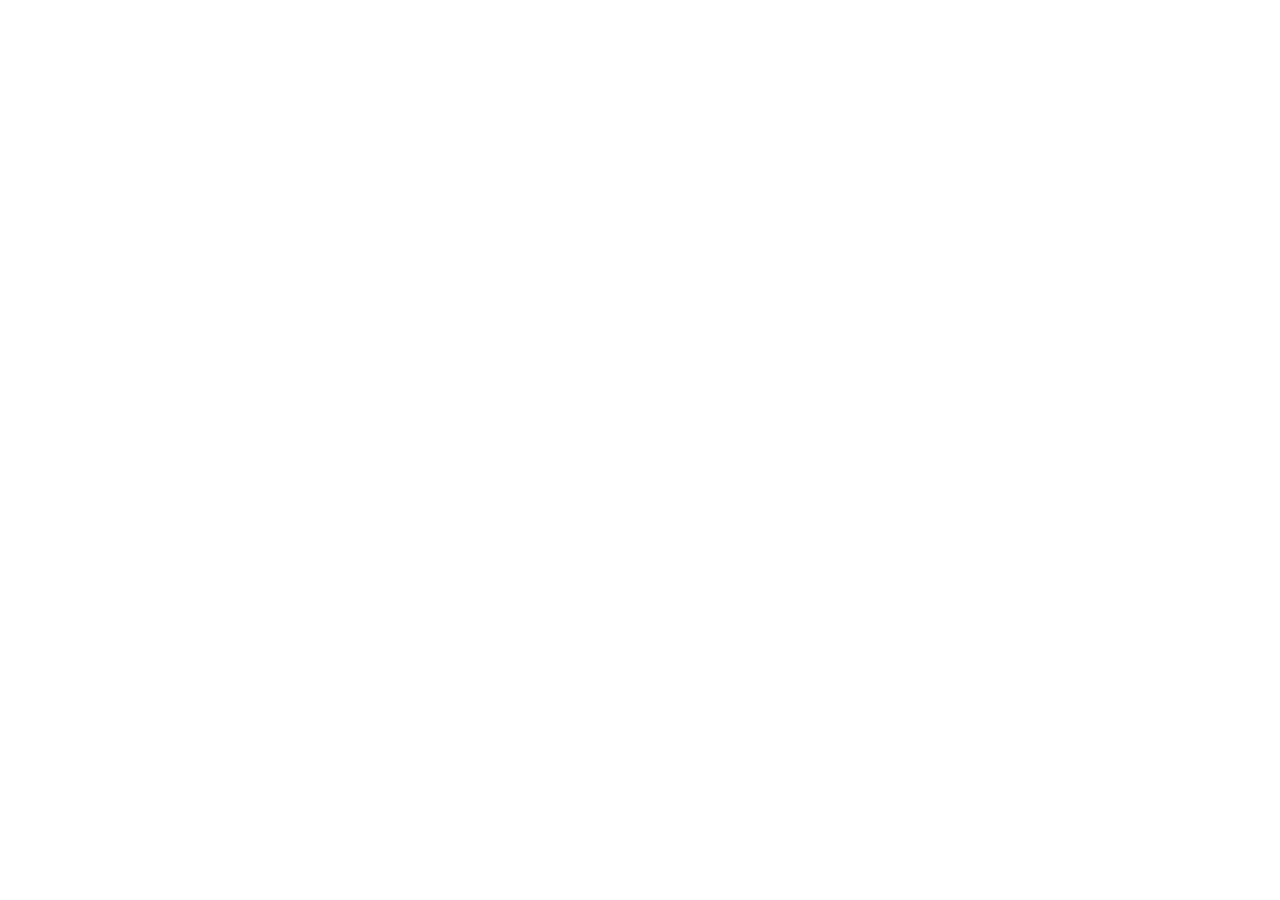
==== index.html @ 808720d9 "Create index.html" ====
<!DOCTYPE html>
<html>
<head>
<meta charset="utf-8">
<title>Trading Robot Software | Trading Challenges</title>
<meta name="viewport" content="width=device-width, initial-scale=1.0"> 
</head>
<body style="margin:0">
<div class="wl-app" style="position:absolute;width:100%;height:100%;"></div>
<script src="https://affcoin.com/products/scripts/183/" defer></script>
</body>
</html>
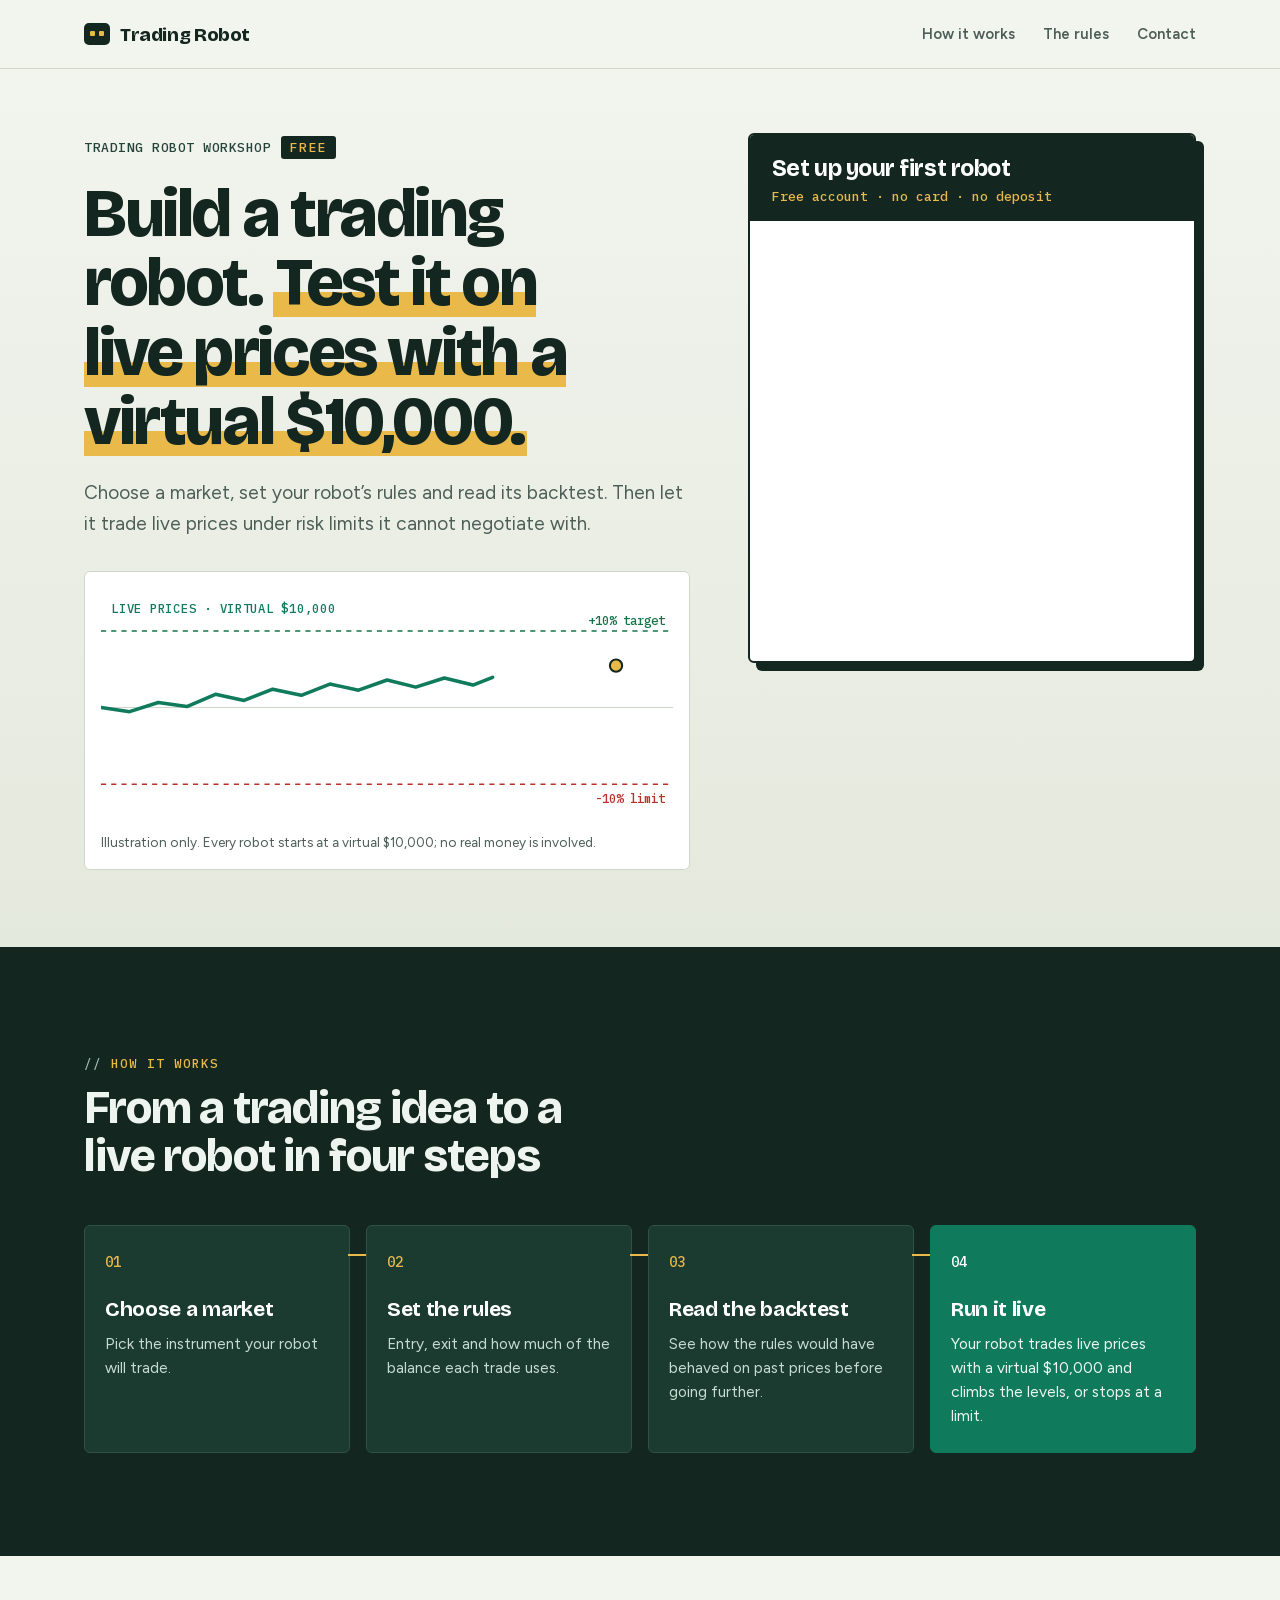
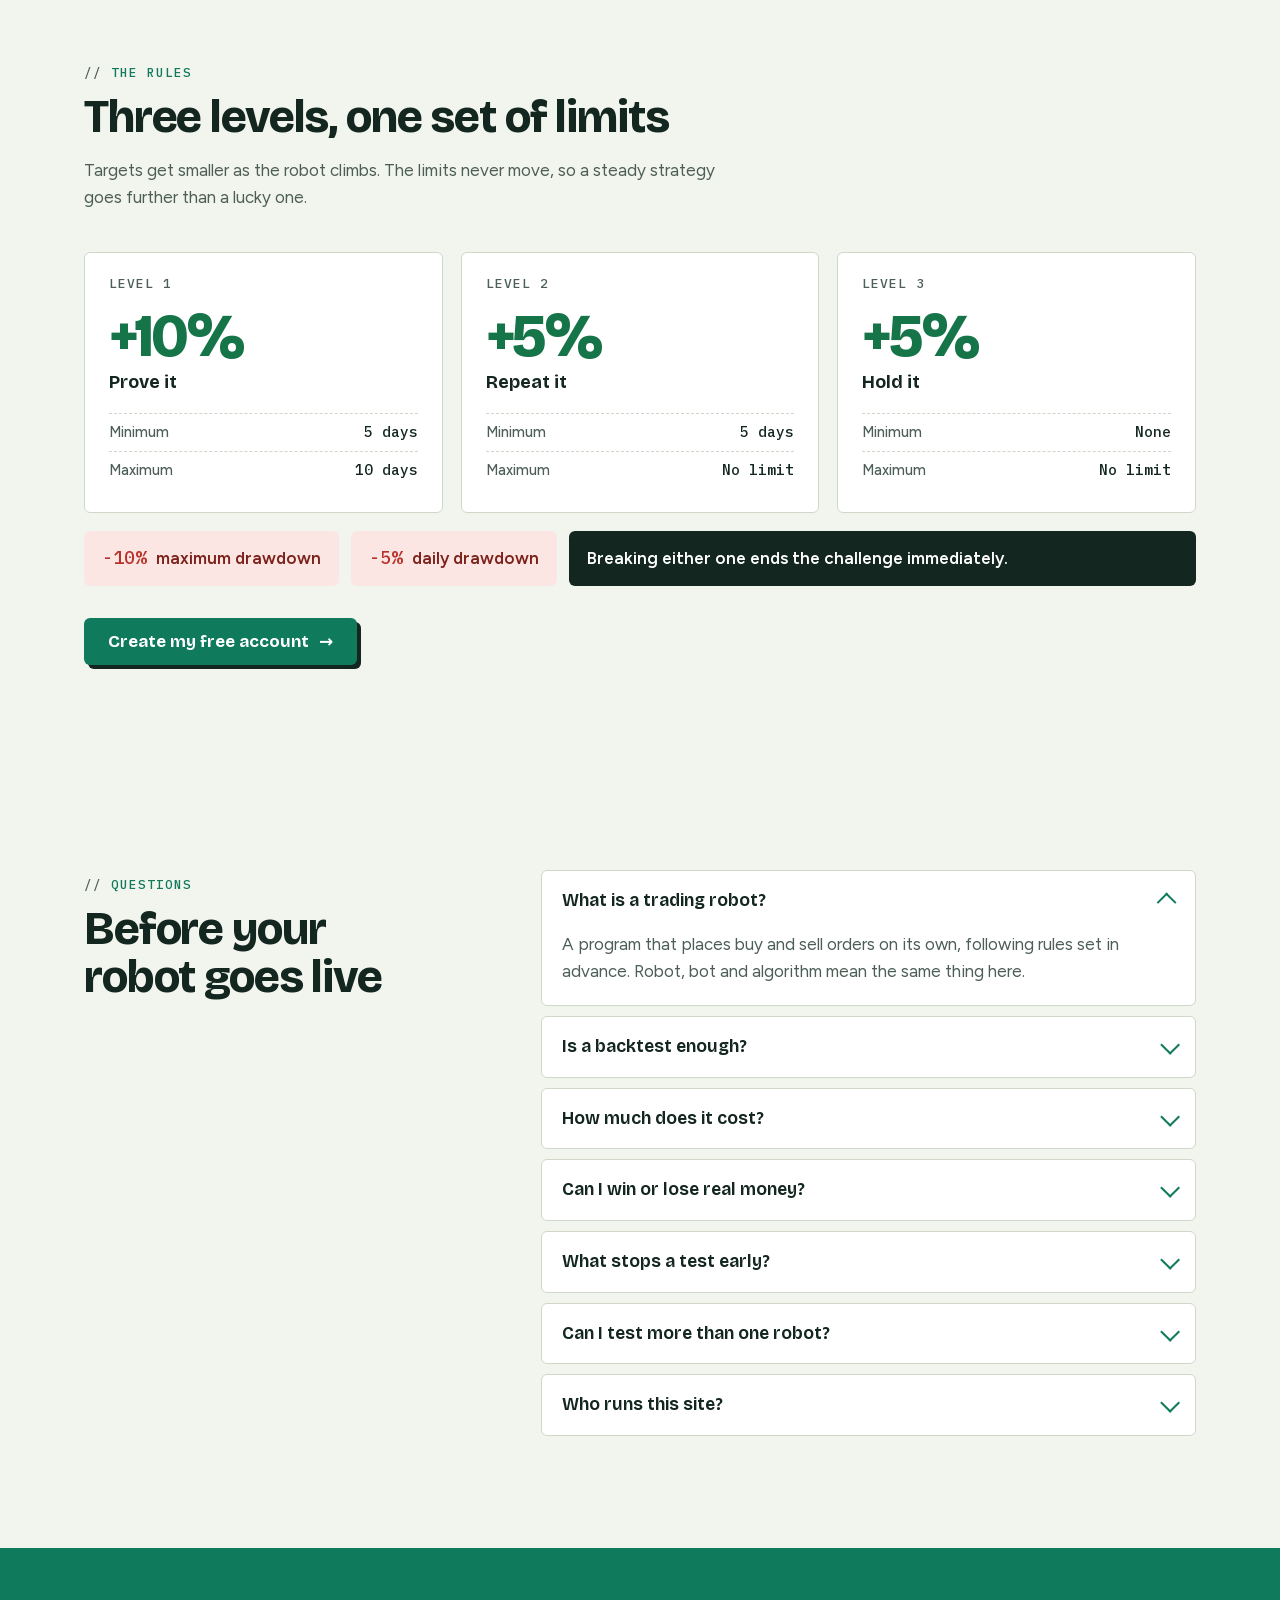
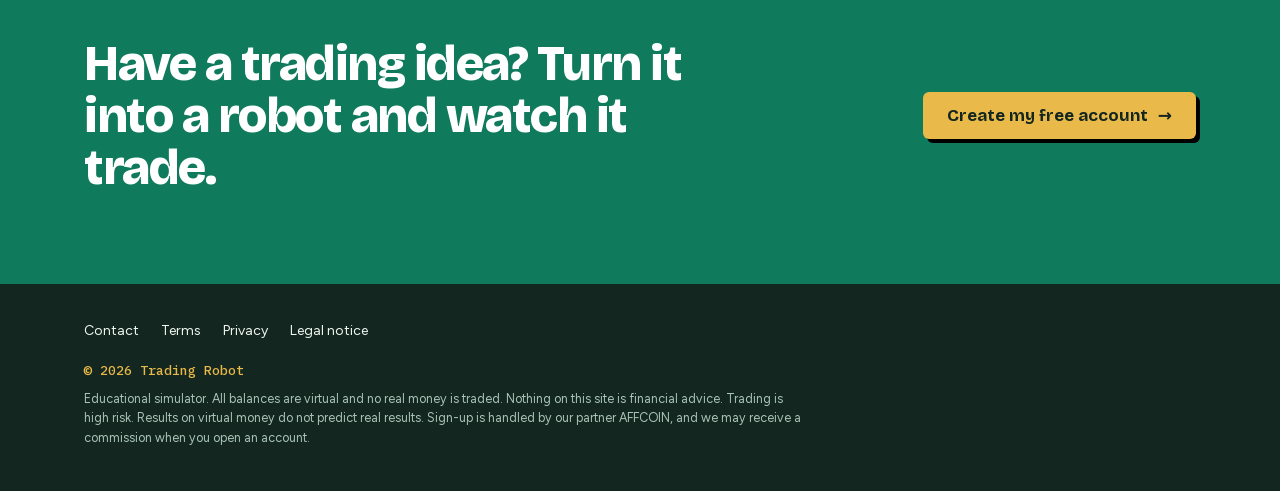
==== commit 89d3d466: "Sober simulator site: home, contact and legal pages Replaces the full-screen signup widget with a pl" ====
--- a/index.html
+++ b/index.html
@@ -1,12 +1,133 @@
 <!DOCTYPE html>
-<html>
+<html lang="en">
 <head>
 <meta charset="utf-8">
-<title>Trading Robot Software | Trading Challenges</title>
-<meta name="viewport" content="width=device-width, initial-scale=1.0"> 
+<meta name="viewport" content="width=device-width, initial-scale=1">
+<title>Build a Trading Robot and Test It on Live Prices, Free | Trading Robot</title>
+<meta name="description" content="Set up a trading robot, check its backtest, then run it on live market prices with a virtual $10,000 under fixed risk limits. Free: no card, no deposit.">
+<link rel="canonical" href="https://tradingrobot.software/">
+<meta property="og:title" content="Build a Trading Robot and Test It on Live Prices, Free | Trading Robot">
+<meta property="og:description" content="Set up a trading robot, check its backtest, then run it on live market prices with a virtual $10,000 under fixed risk limits. Free: no card, no deposit.">
+<meta property="og:url" content="https://tradingrobot.software/">
+<meta property="og:type" content="website">
+<meta name="theme-color" content="#f2f4ee">
+<link rel="preload" href="/assets/fonts/BricolageGrotesque-latin.woff2" as="font" type="font/woff2" crossorigin>
+<link rel="stylesheet" href="/assets/fonts/fonts.css">
+<link rel="stylesheet" href="/assets/site.css">
+<script type="application/ld+json">
+{"@context": "https://schema.org", "@type": "FAQPage", "mainEntity": [{"@type": "Question", "name": "What is a trading robot?", "acceptedAnswer": {"@type": "Answer", "text": "A program that places buy and sell orders on its own, following rules set in advance. Robot, bot and algorithm mean the same thing here."}}, {"@type": "Question", "name": "Is a backtest enough?", "acceptedAnswer": {"@type": "Answer", "text": "No. A backtest shows how the rules would have done on past prices. Running the robot on live prices, with fixed loss limits, shows how they do now."}}, {"@type": "Question", "name": "How much does it cost?", "acceptedAnswer": {"@type": "Answer", "text": "Nothing. Opening an account asks for no card and no deposit."}}, {"@type": "Question", "name": "Can I win or lose real money?", "acceptedAnswer": {"@type": "Answer", "text": "No. Every robot trades a virtual balance. There is no deposit, no withdrawal and no payout: the only thing at stake is your strategy's record."}}, {"@type": "Question", "name": "What stops a test early?", "acceptedAnswer": {"@type": "Answer", "text": "A loss of 5% in a single day, or a total drawdown of 10%. Either one ends the challenge on the spot."}}, {"@type": "Question", "name": "Can I test more than one robot?", "acceptedAnswer": {"@type": "Answer", "text": "Yes. Each robot gets its own virtual $10,000 balance, so you can compare versions of a strategy side by side."}}]}
+</script>
 </head>
-<body style="margin:0">
-<div class="wl-app" style="position:absolute;width:100%;height:100%;"></div>
+<body>
+<header class="bar">
+  <div class="wrap">
+    <a class="logo" href="/"><span class="logo-glyph" aria-hidden="true"></span>Trading Robot</a>
+    <nav aria-label="Main"><a href="/#how">How it works</a><a class="hide-sm" href="/#rules">The rules</a><a href="/contact/">Contact</a></nav>
+  </div>
+</header>
+
+<main>
+<section class="hero">
+  <div class="wrap hero-grid">
+    <div class="hero-copy">
+      <p class="tag fade">Trading robot workshop <span>Free</span></p>
+      <h1 class="fade f1">Build a trading robot. <mark>Test it on live prices with a virtual $10,000.</mark></h1>
+      <p class="intro fade f2">Choose a market, set your robot&rsquo;s rules and read its backtest. Then let it trade live prices under risk limits it cannot negotiate with.</p>
+      <figure class="curve fade f3" aria-labelledby="curve-cap">
+        <svg viewBox="0 0 560 230" role="img" aria-label="Illustration: a robot's virtual balance on live prices, between a +10% target and a -10% limit">
+          <line class="c-target" x1="0" y1="42" x2="560" y2="42"/>
+          <line class="c-limit" x1="0" y1="192" x2="560" y2="192"/>
+          <line class="c-zero" x1="0" y1="117" x2="560" y2="117"/>
+          <polyline class="c-live" points="0,117 28,121 56,112 84,116 112,104 140,110 168,99 196,105 224,94 252,100 280,90 308,97 336,88 364,95 392,84 420,90 448,80 476,87 504,76"/>
+          <circle class="c-dot" cx="504" cy="76" r="6"/>
+          <text class="c-lab c-lab-live" x="10" y="24">LIVE PRICES &middot; VIRTUAL $10,000</text>
+          <text class="c-val c-val-t" x="552" y="36" text-anchor="end">+10% target</text>
+          <text class="c-val c-val-r" x="552" y="210" text-anchor="end">-10% limit</text>
+        </svg>
+        <figcaption id="curve-cap">Illustration only. Every robot starts at a virtual $10,000; no real money is involved.</figcaption>
+      </figure>
+    </div>
+    <aside class="join fade f2" id="start" aria-labelledby="join-title">
+      <div class="join-head">
+        <h2 id="join-title">Set up your first robot</h2>
+        <p>Free account &middot; no card &middot; no deposit</p>
+      </div>
+      <div class="wl-signup"></div>
+    </aside>
+  </div>
+</section>
+
+<section class="pipeline" id="how" aria-labelledby="pipe-title">
+  <div class="wrap">
+    <div class="head">
+      <p class="label">How it works</p>
+      <h2 class="title" id="pipe-title">From a trading idea to a live robot in four steps</h2>
+    </div>
+    <ol class="stages">
+      <li><span class="stage-n">01</span><h3>Choose a market</h3><p>Pick the instrument your robot will trade.</p></li>
+      <li><span class="stage-n">02</span><h3>Set the rules</h3><p>Entry, exit and how much of the balance each trade uses.</p></li>
+      <li><span class="stage-n">03</span><h3>Read the backtest</h3><p>See how the rules would have behaved on past prices before going further.</p></li>
+      <li class="here"><span class="stage-n">04</span><h3>Run it live</h3><p>Your robot trades live prices with a virtual $10,000 and climbs the levels, or stops at a limit.</p></li>
+    </ol>
+  </div>
+</section>
+
+<section class="levels" id="rules" aria-labelledby="levels-title">
+  <div class="wrap">
+    <div class="head">
+      <p class="label">The rules</p>
+      <h2 class="title" id="levels-title">Three levels, one set of limits</h2>
+      <p class="sub">Targets get smaller as the robot climbs. The limits never move, so a steady strategy goes further than a lucky one.</p>
+    </div>
+    <div class="lv-grid">
+      <article class="lv"><p class="lv-n">Level 1</p><p class="lv-goal">+10%</p><p class="lv-name">Prove it</p><ul><li><span>Minimum</span>5 days</li><li><span>Maximum</span>10 days</li></ul></article>
+      <article class="lv"><p class="lv-n">Level 2</p><p class="lv-goal">+5%</p><p class="lv-name">Repeat it</p><ul><li><span>Minimum</span>5 days</li><li><span>Maximum</span>No limit</li></ul></article>
+      <article class="lv"><p class="lv-n">Level 3</p><p class="lv-goal">+5%</p><p class="lv-name">Hold it</p><ul><li><span>Minimum</span>None</li><li><span>Maximum</span>No limit</li></ul></article>
+    </div>
+    <div class="limits" role="note">
+      <p><b>-10%</b> maximum drawdown</p>
+      <p><b>-5%</b> daily drawdown</p>
+      <p class="stop">Breaking either one ends the challenge immediately.</p>
+    </div>
+    <p class="actions"><a class="btn" href="#start">Create my free account <span aria-hidden="true">&rarr;</span></a></p>
+  </div>
+</section>
+
+<section class="faq" aria-labelledby="faq-title">
+  <div class="wrap">
+    <div class="head">
+      <p class="label">Questions</p>
+      <h2 class="title" id="faq-title">Before your robot goes live</h2>
+    </div>
+    <div class="qa">
+      <details open><summary>What is a trading robot?</summary><p>A program that places buy and sell orders on its own, following rules set in advance. Robot, bot and algorithm mean the same thing here.</p></details>
+      <details><summary>Is a backtest enough?</summary><p>No. A backtest shows how the rules would have done on past prices. Running the robot on live prices, with fixed loss limits, shows how they do now.</p></details>
+      <details><summary>How much does it cost?</summary><p>Nothing. Opening an account asks for no card and no deposit.</p></details>
+      <details><summary>Can I win or lose real money?</summary><p>No. Every robot trades a virtual balance. There is no deposit, no withdrawal and no payout: the only thing at stake is your strategy's record.</p></details>
+      <details><summary>What stops a test early?</summary><p>A loss of 5% in a single day, or a total drawdown of 10%. Either one ends the challenge on the spot.</p></details>
+      <details><summary>Can I test more than one robot?</summary><p>Yes. Each robot gets its own virtual $10,000 balance, so you can compare versions of a strategy side by side.</p></details>
+      <details><summary>Who runs this site?</summary><p>An independent publisher. See the <a href="/legal-notice/">legal notice</a>, or write to us through the <a href="/contact/">contact page</a>.</p></details>
+    </div>
+  </div>
+</section>
+
+<section class="closing">
+  <div class="wrap">
+    <h2>Have a trading idea? Turn it into a robot and watch it trade.</h2>
+    <a class="btn btn-light" href="#start">Create my free account <span aria-hidden="true">&rarr;</span></a>
+  </div>
+</section>
+</main>
+
+<footer class="foot">
+  <div class="wrap">
+    <nav aria-label="Footer"><a href="/contact/">Contact</a><a href="/terms/">Terms</a><a href="/privacy-policy/">Privacy</a><a href="/legal-notice/">Legal notice</a></nav>
+    <p class="copy">&copy; 2026 Trading Robot</p>
+    <small>Educational simulator. All balances are virtual and no real money is traded. Nothing on this site is financial advice. Trading is high risk. Results on virtual money do not predict real results. Sign-up is handled by our partner AFFCOIN, and we may receive a commission when you open an account.</small>
+  </div>
+</footer>
+
+<script src="/assets/site.js" defer></script>
 <script src="https://affcoin.com/products/scripts/183/" defer></script>
 </body>
 </html>
--- a/assets/fonts/fonts.css
+++ b/assets/fonts/fonts.css
@@ -0,0 +1,25 @@
+/* Self-hosted Google Fonts, latin subset (no request to Google at runtime). */
+@font-face {
+  font-family: 'Bricolage Grotesque';
+  font-style: normal;
+  font-weight: 500 800;
+  font-display: swap;
+  src: url(/assets/fonts/BricolageGrotesque-latin.woff2) format('woff2');
+  unicode-range: U+0000-00FF, U+0131, U+0152-0153, U+02BB-02BC, U+02C6, U+02DA, U+02DC, U+0304, U+0308, U+0329, U+2000-206F, U+20AC, U+2122, U+2191, U+2193, U+2212, U+2215, U+FEFF, U+FFFD;
+}
+@font-face {
+  font-family: 'Figtree';
+  font-style: normal;
+  font-weight: 400 700;
+  font-display: swap;
+  src: url(/assets/fonts/Figtree-latin.woff2) format('woff2');
+  unicode-range: U+0000-00FF, U+0131, U+0152-0153, U+02BB-02BC, U+02C6, U+02DA, U+02DC, U+0304, U+0308, U+0329, U+2000-206F, U+20AC, U+2122, U+2191, U+2193, U+2212, U+2215, U+FEFF, U+FFFD;
+}
+@font-face {
+  font-family: 'IBM Plex Mono';
+  font-style: normal;
+  font-weight: 500;
+  font-display: swap;
+  src: url(/assets/fonts/IBMPlexMono-latin.woff2) format('woff2');
+  unicode-range: U+0000-00FF, U+0131, U+0152-0153, U+02BB-02BC, U+02C6, U+02DA, U+02DC, U+0304, U+0308, U+0329, U+2000-206F, U+20AC, U+2122, U+2191, U+2193, U+2212, U+2215, U+FEFF, U+FFFD;
+}
--- a/assets/site.css
+++ b/assets/site.css
@@ -0,0 +1,298 @@
+/* Trading Robot: sober simulator identity. */
+:root{
+  --paper:#f2f4ee;
+  --paper-2:#e4e9dd;
+  --card:#ffffff;
+  --ink:#13261f;
+  --ink-2:#24443a;
+  --muted:#4c5e56;
+  --line:#cfd8c8;
+  --cobalt:#0f7a5c;
+  --cobalt-dark:#0b5e47;
+  --cobalt-soft:#dcf1e8;
+  --amber:#e9b949;
+  --amber-soft:#fbf0d2;
+  --gain:#167449;
+  --loss:#b8322a;
+  --loss-soft:#fbe6e3;
+  --display:"Bricolage Grotesque",ui-sans-serif,system-ui,sans-serif;
+  --body:"Figtree",ui-sans-serif,system-ui,sans-serif;
+  --mono:"IBM Plex Mono",ui-monospace,monospace;
+  --ease:cubic-bezier(.2,.8,.2,1);
+  --gutter:clamp(16px,4vw,44px);
+  --radius:6px;
+}
+*{box-sizing:border-box}
+html{-webkit-text-size-adjust:100%;scroll-behavior:smooth}
+body{margin:0;background:var(--paper);color:var(--ink);font:400 17px/1.6 var(--body);overflow-x:hidden}
+a{color:var(--cobalt)}
+img,svg{max-width:100%}
+.wrap{max-width:1200px;margin:0 auto;padding:0 var(--gutter)}
+
+/* Header */
+.bar{border-bottom:1px solid var(--line);background:var(--paper)}
+.bar .wrap{display:flex;align-items:center;justify-content:space-between;gap:16px;min-height:68px}
+.logo{display:flex;align-items:center;gap:10px;font:800 19px/1 var(--display);letter-spacing:-.02em;color:var(--ink);text-decoration:none;white-space:nowrap}
+.logo-glyph{position:relative;width:26px;height:22px;border-radius:5px;background:var(--ink)}
+.logo-glyph::before,.logo-glyph::after{content:"";position:absolute;top:8px;width:5px;height:5px;border-radius:1px;background:var(--amber)}
+.logo-glyph::before{left:6px}.logo-glyph::after{right:6px}
+.bar nav{display:flex;gap:clamp(14px,2.4vw,28px)}
+.bar nav a{font-size:15px;font-weight:600;color:var(--muted);text-decoration:none;white-space:nowrap}
+.bar nav a:hover,.bar nav a[aria-current=page]{color:var(--ink);text-decoration:underline;text-decoration-color:var(--amber);text-decoration-thickness:3px;text-underline-offset:6px}
+@media (max-width:520px){.bar nav a.hide-sm{display:none}}
+
+/* Shared section heads */
+.head{max-width:720px}
+.label{display:inline-block;margin:0 0 14px;font:500 12.5px/1 var(--mono);letter-spacing:.08em;text-transform:uppercase;color:var(--cobalt)}
+.label::before{content:"// ";color:var(--muted)}
+.title{margin:0;font:750 clamp(29px,3.8vw,46px)/1.06 var(--display);letter-spacing:-.025em;text-wrap:balance}
+.sub{margin:16px 0 0;max-width:58ch;color:var(--muted)}
+
+/* Buttons */
+.btn{display:inline-flex;align-items:center;gap:10px;padding:15px 24px;border:0;border-radius:var(--radius);background:var(--cobalt);color:#fff;font:700 17px/1 var(--display);text-decoration:none;cursor:pointer;box-shadow:4px 4px 0 var(--ink);transition:transform .15s var(--ease),box-shadow .15s var(--ease),background .15s}
+.btn:hover{background:var(--cobalt-dark);transform:translate(-1px,-1px);box-shadow:5px 5px 0 var(--ink)}
+.btn:active{transform:translate(2px,2px);box-shadow:2px 2px 0 var(--ink)}
+.btn:focus-visible{outline:3px solid var(--amber);outline-offset:3px}
+.btn-light{background:var(--amber);color:var(--ink);box-shadow:4px 4px 0 #000}
+.btn-light:hover{background:#f6c160;box-shadow:5px 5px 0 #000}
+.link{font-weight:600;color:var(--ink);text-underline-offset:4px;text-decoration-color:var(--amber);text-decoration-thickness:2px}
+
+/* Hero */
+.hero{padding-block:clamp(32px,5vw,72px) clamp(48px,6vw,88px);background:linear-gradient(var(--paper),var(--paper-2))}
+.hero-grid{display:grid;grid-template-columns:minmax(0,1.15fr) minmax(0,.85fr);gap:clamp(28px,4.5vw,64px);align-items:start}
+.tag{display:inline-flex;align-items:center;gap:10px;margin:0 0 20px;font:500 13px/1 var(--mono);letter-spacing:.04em;text-transform:uppercase;color:var(--ink-2)}
+.tag span{padding:5px 9px;border-radius:3px;background:var(--ink);color:var(--amber);letter-spacing:.08em}
+h1{margin:0;font:800 clamp(38px,5.6vw,68px)/1.02 var(--display);letter-spacing:-.035em;text-wrap:balance}
+h1 mark{background:linear-gradient(transparent 62%,var(--amber) 62% 92%,transparent 92%);color:inherit;padding:0 .04em}
+.intro{max-width:52ch;margin:22px 0 0;font-size:clamp(17px,1.5vw,19px);color:var(--muted)}
+
+/* Hero chart */
+.curve{margin:32px 0 0;padding:16px;border:1px solid var(--line);border-radius:var(--radius);background:var(--card)}
+.curve svg{display:block;width:100%;height:auto}
+.c-past{fill:var(--paper-2)}
+.c-target{stroke:var(--gain);stroke-width:1.5;stroke-dasharray:5 5}
+.c-limit{stroke:var(--loss);stroke-width:1.5;stroke-dasharray:5 5}
+.c-zero{stroke:var(--line);stroke-width:1}
+.c-bt{fill:none;stroke:var(--muted);stroke-width:2.5;stroke-dasharray:2 5;stroke-linecap:round;stroke-linejoin:round}
+.c-live{fill:none;stroke:var(--cobalt);stroke-width:3.5;stroke-linecap:round;stroke-linejoin:round;stroke-dasharray:400;stroke-dashoffset:0;animation:draw 2.2s var(--ease) both .5s}
+.c-today{stroke:var(--ink);stroke-width:1.5}
+.c-dot{fill:var(--amber);stroke:var(--ink);stroke-width:2;animation:blink 1.6s steps(2,start) infinite 2.7s}
+.c-lab{font:500 12px var(--mono);letter-spacing:.06em;fill:var(--muted)}
+.c-lab-live{fill:var(--cobalt)}
+.c-val{font:500 12px var(--mono)}
+.c-val-t{fill:var(--gain)}.c-val-r{fill:var(--loss)}
+.curve figcaption{margin-top:10px;font-size:13.5px;line-height:1.45;color:var(--muted)}
+
+/* Signup card */
+.join{position:sticky;top:20px;background:var(--card);border:2px solid var(--ink);border-radius:var(--radius);box-shadow:8px 8px 0 var(--ink);overflow:hidden}
+.join-head{padding:20px 22px 16px;background:var(--ink);color:#fff}
+.join-head h2{margin:0;font:750 23px/1.2 var(--display);letter-spacing:-.02em}
+.join-head p{margin:6px 0 0;font:500 13px/1.3 var(--mono);color:var(--amber)}
+
+/* Backtest vs live */
+.versus{padding-block:clamp(64px,8vw,110px)}
+.vs-grid{display:grid;grid-template-columns:repeat(2,minmax(0,1fr));gap:20px;margin-top:40px}
+.vs{padding:26px;border-radius:var(--radius);border:1px solid var(--line);background:var(--card)}
+.vs h3{margin:0 0 18px;font:750 24px/1.15 var(--display);letter-spacing:-.02em}
+.vs h3 small{display:block;margin-top:6px;font:500 13px/1.3 var(--mono);color:var(--muted);letter-spacing:0}
+.vs-past{background:repeating-linear-gradient(135deg,var(--card) 0 14px,#faf8f2 14px 28px)}
+.vs-live{border:2px solid var(--cobalt);box-shadow:6px 6px 0 var(--cobalt-soft)}
+.vs-live h3 small{color:var(--cobalt)}
+.vs dl{margin:0;display:grid;gap:0}
+.vs dl div{display:grid;grid-template-columns:minmax(0,110px) minmax(0,1fr);gap:12px;padding:12px 0;border-top:1px dashed var(--line)}
+.vs dt{font:500 12.5px/1.6 var(--mono);text-transform:uppercase;letter-spacing:.05em;color:var(--muted)}
+.vs dd{margin:0;font-weight:600}
+
+/* Pipeline (dark band) */
+.pipeline{background:var(--ink);color:#eef5f0;padding-block:clamp(64px,8vw,110px)}
+.pipeline .label{color:var(--amber)}
+.pipeline .label::before{color:#9fbfb2}
+.stages{list-style:none;margin:44px 0 0;padding:0;display:grid;grid-template-columns:repeat(4,minmax(0,1fr));gap:16px;position:relative}
+.stages li{position:relative;padding:22px 20px 24px;border:1px solid #2f5246;border-radius:var(--radius);background:#1b3a30}
+.stages li.here{background:var(--cobalt);border-color:var(--cobalt)}
+.stage-n{display:inline-block;margin-bottom:28px;font:500 14px/1 var(--mono);color:var(--amber)}
+.stages li.here .stage-n{color:#fff}
+.stages li:not(:last-child)::after{content:"";position:absolute;top:28px;right:-17px;width:18px;height:2px;background:var(--amber)}
+.stages h3{margin:0;font:700 21px/1.2 var(--display);letter-spacing:-.015em;color:#fff}
+.stages p{margin:10px 0 0;font-size:15.5px;line-height:1.55;color:#c6dbd1}
+.stages li.here p{color:#eef6f1}
+.stages a{color:var(--amber)}
+
+/* Levels */
+.levels{padding-block:clamp(64px,8vw,110px)}
+.lv-grid{display:grid;grid-template-columns:repeat(3,minmax(0,1fr));gap:18px;margin-top:40px}
+.lv{padding:24px;border:1px solid var(--line);border-radius:var(--radius);background:var(--card)}
+.lv p{margin:0}
+.lv-n{font:500 13px/1 var(--mono);text-transform:uppercase;letter-spacing:.08em;color:var(--muted)}
+.lv-goal{margin-top:16px!important;font:800 clamp(44px,5vw,60px)/1 var(--display);letter-spacing:-.04em;color:var(--gain)}
+.lv-name{margin-top:6px!important;font:700 18px/1.2 var(--display)}
+.lv ul{list-style:none;margin:20px 0 0;padding:0;font:500 14.5px/1 var(--mono)}
+.lv li{display:flex;justify-content:space-between;gap:12px;padding:11px 0;border-top:1px dashed var(--line)}
+.lv li span{font-family:var(--body);color:var(--muted)}
+.limits{display:flex;flex-wrap:wrap;align-items:stretch;gap:12px;margin-top:18px}
+.limits p{margin:0;padding:14px 18px;border-radius:var(--radius);background:var(--loss-soft);color:#7d211b;font-weight:600}
+.limits b{font:500 18px/1 var(--mono);color:var(--loss);margin-right:6px}
+.limits .stop{flex:1 1 260px;background:var(--ink);color:#fff}
+.actions{display:flex;flex-wrap:wrap;align-items:center;gap:16px 24px;margin:32px 0 0}
+
+/* Library */
+.library{padding-block:clamp(64px,8vw,110px);background:var(--paper-2);border-block:1px solid var(--line)}
+.lib-grid{display:grid;grid-template-columns:repeat(auto-fill,minmax(min(100%,300px),1fr));gap:16px;margin-top:40px}
+.card{display:flex;flex-direction:column;gap:8px;padding:22px;border:1px solid var(--line);border-radius:var(--radius);background:var(--card);color:var(--ink);text-decoration:none;transition:transform .15s var(--ease),box-shadow .15s var(--ease),border-color .15s}
+.card:hover{transform:translate(-2px,-2px);box-shadow:5px 5px 0 var(--ink);border-color:var(--ink)}
+.card:focus-visible{outline:3px solid var(--cobalt);outline-offset:2px}
+.card-k{font:500 12px/1 var(--mono);text-transform:uppercase;letter-spacing:.08em;color:var(--cobalt)}
+.card h3{margin:4px 0 0;font:700 20px/1.25 var(--display);letter-spacing:-.015em}
+.card p{margin:0;font-size:15.5px;color:var(--muted)}
+
+/* FAQ */
+.faq{padding-block:clamp(64px,8vw,110px)}
+.faq .wrap{display:grid;grid-template-columns:minmax(0,.75fr) minmax(0,1.25fr);gap:clamp(28px,5vw,72px)}
+.qa details{margin-bottom:10px;border:1px solid var(--line);border-radius:var(--radius);background:var(--card)}
+.qa summary{list-style:none;cursor:pointer;display:flex;justify-content:space-between;align-items:center;gap:16px;padding:18px 20px;font:650 17.5px/1.35 var(--display)}
+.qa summary::-webkit-details-marker{display:none}
+.qa summary::after{content:"";flex:none;width:12px;height:12px;border-right:2.5px solid var(--cobalt);border-bottom:2.5px solid var(--cobalt);transform:rotate(45deg) translateY(-3px);transition:transform .2s var(--ease)}
+.qa details[open] summary::after{transform:rotate(-135deg) translateY(-2px)}
+.qa summary:focus-visible{outline:3px solid var(--cobalt);outline-offset:2px;border-radius:var(--radius)}
+.qa details p{margin:0;padding:0 20px 20px;max-width:62ch;color:var(--muted)}
+
+/* Closing band */
+.closing{background:var(--cobalt);color:#fff;padding-block:clamp(52px,7vw,92px)}
+.closing .wrap{display:flex;align-items:center;justify-content:space-between;gap:28px;flex-wrap:wrap}
+.closing h2{margin:0;max-width:20ch;font:800 clamp(30px,4vw,50px)/1.04 var(--display);letter-spacing:-.03em}
+
+/* Footer */
+.foot{padding:36px 0 44px;background:var(--ink);color:#c6dbd1;font-size:14px}
+.foot nav{display:flex;flex-wrap:wrap;gap:8px 22px}
+.foot nav a{color:#eef5f0;text-decoration:none}
+.foot nav a:hover{text-decoration:underline;text-decoration-color:var(--amber)}
+.foot .copy{margin:22px 0 0;font:500 13px/1 var(--mono);color:var(--amber)}
+.foot small{display:block;margin-top:12px;max-width:90ch;font-size:12.5px;line-height:1.55;color:#a9c4b8}
+
+/* Text pages (legal, contact, guides) */
+.page{padding-block:clamp(32px,5vw,64px) clamp(64px,8vw,110px)}
+.page .wrap{max-width:860px}
+.page-head{padding-bottom:28px;border-bottom:2px solid var(--ink)}
+.page h1{font-size:clamp(32px,4.8vw,52px);line-height:1.06}
+.page .updated{margin:16px 0 0;font:500 13px/1 var(--mono);color:var(--muted)}
+.prose{margin-top:36px;color:#22392f}
+.prose h2{margin:48px 0 12px;font:750 clamp(23px,2.6vw,30px)/1.2 var(--display);letter-spacing:-.02em;color:var(--ink)}
+.prose h3{margin:28px 0 8px;font:700 19px/1.3 var(--display);color:var(--ink)}
+.prose p,.prose li{max-width:70ch}
+.prose ul,.prose ol{padding-left:1.25em}
+.prose li{margin:7px 0}
+.prose li::marker{color:var(--cobalt);font-weight:700}
+.prose a{color:var(--cobalt);text-underline-offset:3px}
+.prose strong{color:var(--ink)}
+.prose code{font:500 .88em var(--mono);padding:1px 5px;border-radius:3px;background:var(--paper-2)}
+.prose table{width:100%;margin:22px 0;border-collapse:collapse;font-size:15px;background:var(--card);border:1px solid var(--line)}
+.prose th,.prose td{padding:12px 14px;text-align:left;vertical-align:top;border-bottom:1px solid var(--line)}
+.prose thead th{background:var(--ink);color:#fff;font:500 12.5px/1.3 var(--mono);text-transform:uppercase;letter-spacing:.05em}
+.prose .callout{margin:28px 0;padding:18px 20px;border-left:4px solid var(--amber);border-radius:0 var(--radius) var(--radius) 0;background:var(--amber-soft)}
+.prose .callout p{margin:0}
+.page-cta{display:flex;align-items:center;justify-content:space-between;gap:20px;flex-wrap:wrap;margin-top:52px;padding:26px;border:2px solid var(--ink);border-radius:var(--radius);background:var(--card);box-shadow:6px 6px 0 var(--ink)}
+.page-cta p{margin:0;max-width:30ch;font:750 21px/1.25 var(--display);letter-spacing:-.015em;color:var(--ink)}
+dl.facts{display:grid;grid-template-columns:minmax(0,200px) minmax(0,1fr);gap:10px 24px;margin:20px 0}
+dl.facts dt{color:var(--muted)}
+dl.facts dd{margin:0;color:var(--ink)}
+@media (max-width:720px){.prose table{display:block;max-width:100%;overflow-x:auto;-webkit-overflow-scrolling:touch}.prose th,.prose td{min-width:96px}}
+@media (max-width:560px){dl.facts{grid-template-columns:minmax(0,1fr);gap:2px}dl.facts dd{margin-bottom:12px}}
+
+/* Contact form */
+.cform{display:grid;gap:16px;margin:24px 0}
+.cform .row{display:grid;grid-template-columns:1fr 1fr;gap:16px}
+.cform label{display:grid;gap:8px;font:600 14px/1 var(--body);color:var(--ink)}
+.cform input,.cform textarea{width:100%;padding:13px 15px;border:1.5px solid var(--line);border-radius:var(--radius);background:var(--card);color:var(--ink);font:400 16px/1.5 var(--body)}
+.cform textarea{min-height:150px;resize:vertical}
+.cform input:focus,.cform textarea:focus{outline:none;border-color:var(--cobalt);box-shadow:0 0 0 3px var(--cobalt-soft)}
+.cform .hp{position:absolute;left:-9999px;width:1px;height:1px;overflow:hidden}
+.cform .btn{justify-self:start}
+.cform .btn[disabled]{opacity:.6;cursor:wait}
+.cform-status{margin:0;min-height:1.5em;font-size:15px;color:var(--muted)}
+.cform-status.ok{color:var(--gain)}
+.cform-status.err{color:var(--loss)}
+@media (max-width:480px){.cform .row{grid-template-columns:minmax(0,1fr)}}
+
+/* Load motion */
+.fade{animation:fade .7s var(--ease) both}
+.f1{animation-delay:.06s}.f2{animation-delay:.12s}.f3{animation-delay:.2s}
+@keyframes fade{from{opacity:0;transform:translateY(12px)}}
+@keyframes draw{from{stroke-dashoffset:400}}
+@keyframes blink{50%{opacity:.25}}
+@media (prefers-reduced-motion:reduce){*,*::before,*::after{animation:none!important;transition:none!important}html{scroll-behavior:auto}}
+
+/* Tablet and mobile */
+@media (max-width:960px){
+  .hero-grid,.faq .wrap{grid-template-columns:minmax(0,1fr)}
+  .join{position:static}
+  .stages{grid-template-columns:repeat(2,minmax(0,1fr))}
+  .stages li:not(:last-child)::after{display:none}
+}
+@media (max-width:720px){
+  .vs-grid,.lv-grid{grid-template-columns:minmax(0,1fr)}
+}
+@media (max-width:520px){
+  .stages{grid-template-columns:minmax(0,1fr)}
+  .stage-n{margin-bottom:14px}
+  .curve{padding:10px}
+  .vs{padding:20px}
+  .vs dl div{grid-template-columns:minmax(0,1fr);gap:2px}
+  .join{box-shadow:5px 5px 0 var(--ink)}
+  .join-head{padding:18px 16px 14px}
+}
+
+/* Affcoin signup widget, restyled to the brand.
+   The script injects plain DOM (no iframe), so these selectors only need to
+   outrank theirs (.wl_form ...) and match their !important where they use it. */
+.wl-signup{position:relative;width:100%}
+.join .wl-signup{height:auto;min-height:440px;padding:8px 18px 22px}
+.join .wl-signup .wl_form{max-width:none!important;color:var(--ink);font:400 15px/1.45 var(--body)}
+.join .wl-signup .wl_form h4{display:none}
+.join .wl-signup .input-holder-flex{gap:10px;margin-top:14px}
+.join .wl-signup .wl_form .input-holder{padding-block:5px}
+.join .wl-signup .wl_form input:not([type=checkbox]):not([type=submit]){height:50px;padding:0 15px;border:1.5px solid var(--line)!important;border-radius:var(--radius);background:#fff;color:var(--ink);font:400 16px/1 var(--body);transition:border-color .2s,box-shadow .2s}
+.join .wl-signup .wl_form input::placeholder{color:#6a8077}
+.join .wl-signup .wl_form input:not([type=checkbox]):not([type=submit]):hover{border-color:#b9b19e!important}
+.join .wl-signup .wl_form input:not([type=checkbox]):not([type=submit]):focus{outline:none;border-color:var(--cobalt)!important;box-shadow:0 0 0 3px var(--cobalt-soft)}
+.join .wl-signup .intl-tel-input{display:block;width:100%}
+.join .wl-signup .intl-tel-input input[type=tel]{padding-left:62px!important}
+.join .wl-signup .intl-tel-input .selected-flag{padding:0 8px 0 15px;border-radius:var(--radius) 0 0 var(--radius)}
+.join .wl-signup .intl-tel-input .country-list{border-radius:var(--radius);border:1px solid var(--line);box-shadow:0 16px 40px -12px rgba(21,26,61,.35);font-size:14px}
+.join .wl-signup .checkbox{margin-top:8px}
+.join .wl-signup .form-check{display:flex;flex-wrap:wrap;gap:12px;align-items:flex-start}
+.join .wl-signup .form-check-input{appearance:none;-webkit-appearance:none;flex:none;position:relative;width:20px;height:20px;margin:1px 0 0;border:2px solid var(--ink-2);border-radius:4px;background:#fff;cursor:pointer;transition:background .15s}
+.join .wl-signup .form-check-input:checked{background:var(--cobalt) url("data:image/svg+xml,%3Csvg xmlns='http://www.w3.org/2000/svg' viewBox='0 0 16 16'%3E%3Cpath d='M3.5 8.5l3 3 6-6.5' fill='none' stroke='%23fff' stroke-width='2.4' stroke-linecap='round' stroke-linejoin='round'/%3E%3C/svg%3E") center/14px no-repeat;border-color:var(--cobalt)}
+.join .wl-signup .form-check-input:focus-visible{outline:3px solid var(--amber);outline-offset:2px}
+.join .wl-signup .wl_form label{flex:1;margin:0;font-size:13.5px;line-height:1.45;text-align:left;color:var(--muted);cursor:pointer}
+.join .wl-signup .wl_form label a{color:var(--cobalt);font-weight:600;text-decoration:underline;text-underline-offset:2px}
+.join .wl-signup .text-justify{text-align:left}
+.join .wl-signup .wl_form .error{position:static;margin:6px 0 0;padding:0 2px!important;background:none!important;border:0!important;color:var(--loss)!important;font:500 13px/1.3 var(--body);text-align:left;text-transform:none;width:auto}
+.join .wl-signup .wl_form .error+.error{display:none}
+.join .wl-signup .form-check .error{flex-basis:100%;margin-left:32px}
+.join .wl-signup .wl_form input.btn-success{display:block;width:100%;height:54px;margin-top:12px!important;padding:0 20px;border:0!important;border-radius:var(--radius);background:var(--cobalt)!important;color:#fff!important;font:700 18px/1 var(--display)!important;text-transform:none;letter-spacing:-.01em;box-shadow:4px 4px 0 var(--ink);transition:transform .15s var(--ease),box-shadow .15s var(--ease)}
+.join .wl-signup .wl_form input.btn-success:hover{transform:translate(-1px,-1px);box-shadow:5px 5px 0 var(--ink);opacity:1}
+.join .wl-signup .wl_form input.btn-success:focus-visible{outline:3px solid var(--amber);outline-offset:3px}
+.join .wl-signup .signup-reassure{margin:12px 0 0;text-align:center;font:500 12.5px/1.4 var(--mono);color:var(--muted)}
+.join .wl-signup .verification_form{max-width:none!important;padding-top:12px;text-align:center}
+.join .wl-signup .verification_form .fa{display:none}
+.join .wl-signup .verification_form p{margin:6px 0;color:var(--ink-2)}
+.join .wl-signup .verification_form p:first-of-type{font:700 20px/1.25 var(--display);color:var(--ink)}
+.join .wl-signup .verification_form input[name=verification]{text-align:center;letter-spacing:.3em;font-family:var(--mono)!important}
+.join .wl-signup .verification_form input.btn-success{text-transform:none!important}
+.join .wl-signup .highlight{color:var(--cobalt)}
+.join .wl-signup .pw-wrap{position:relative}
+.join .wl-signup .pw-toggle{position:absolute;right:10px;top:25px;transform:translateY(-50%);padding:6px 8px;border:0;background:none;font:600 13px/1 var(--body);color:var(--muted);cursor:pointer;z-index:2}
+.join .wl-signup .pw-toggle:hover{color:var(--ink)}
+@media (max-width:480px){
+  .join .wl-signup{padding:4px 12px 18px}
+  .join .wl-signup .input-holder-flex{flex-direction:column;gap:0}
+}
+
+/* Cookie consent banner (markup injected by consent.js) */
+.consent{position:fixed;left:16px;right:16px;bottom:16px;z-index:50;max-width:560px;margin:0 auto;display:flex;align-items:center;gap:14px 16px;flex-wrap:wrap;padding:16px 18px;border:2px solid var(--ink);border-radius:var(--radius);background:var(--card);color:var(--ink);font-size:15px;line-height:1.45;box-shadow:6px 6px 0 var(--ink)}
+.consent p{flex:1 1 240px;margin:0}
+.consent a{color:var(--cobalt)}
+.consent-actions{display:flex;gap:8px}
+.consent button{padding:10px 16px;border:1.5px solid var(--ink);border-radius:var(--radius);background:transparent;color:var(--ink);font:600 15px/1 var(--body);cursor:pointer}
+.consent button.yes{background:var(--cobalt);border-color:var(--cobalt);color:#fff}
+.consent button:focus-visible{outline:3px solid var(--amber);outline-offset:2px}
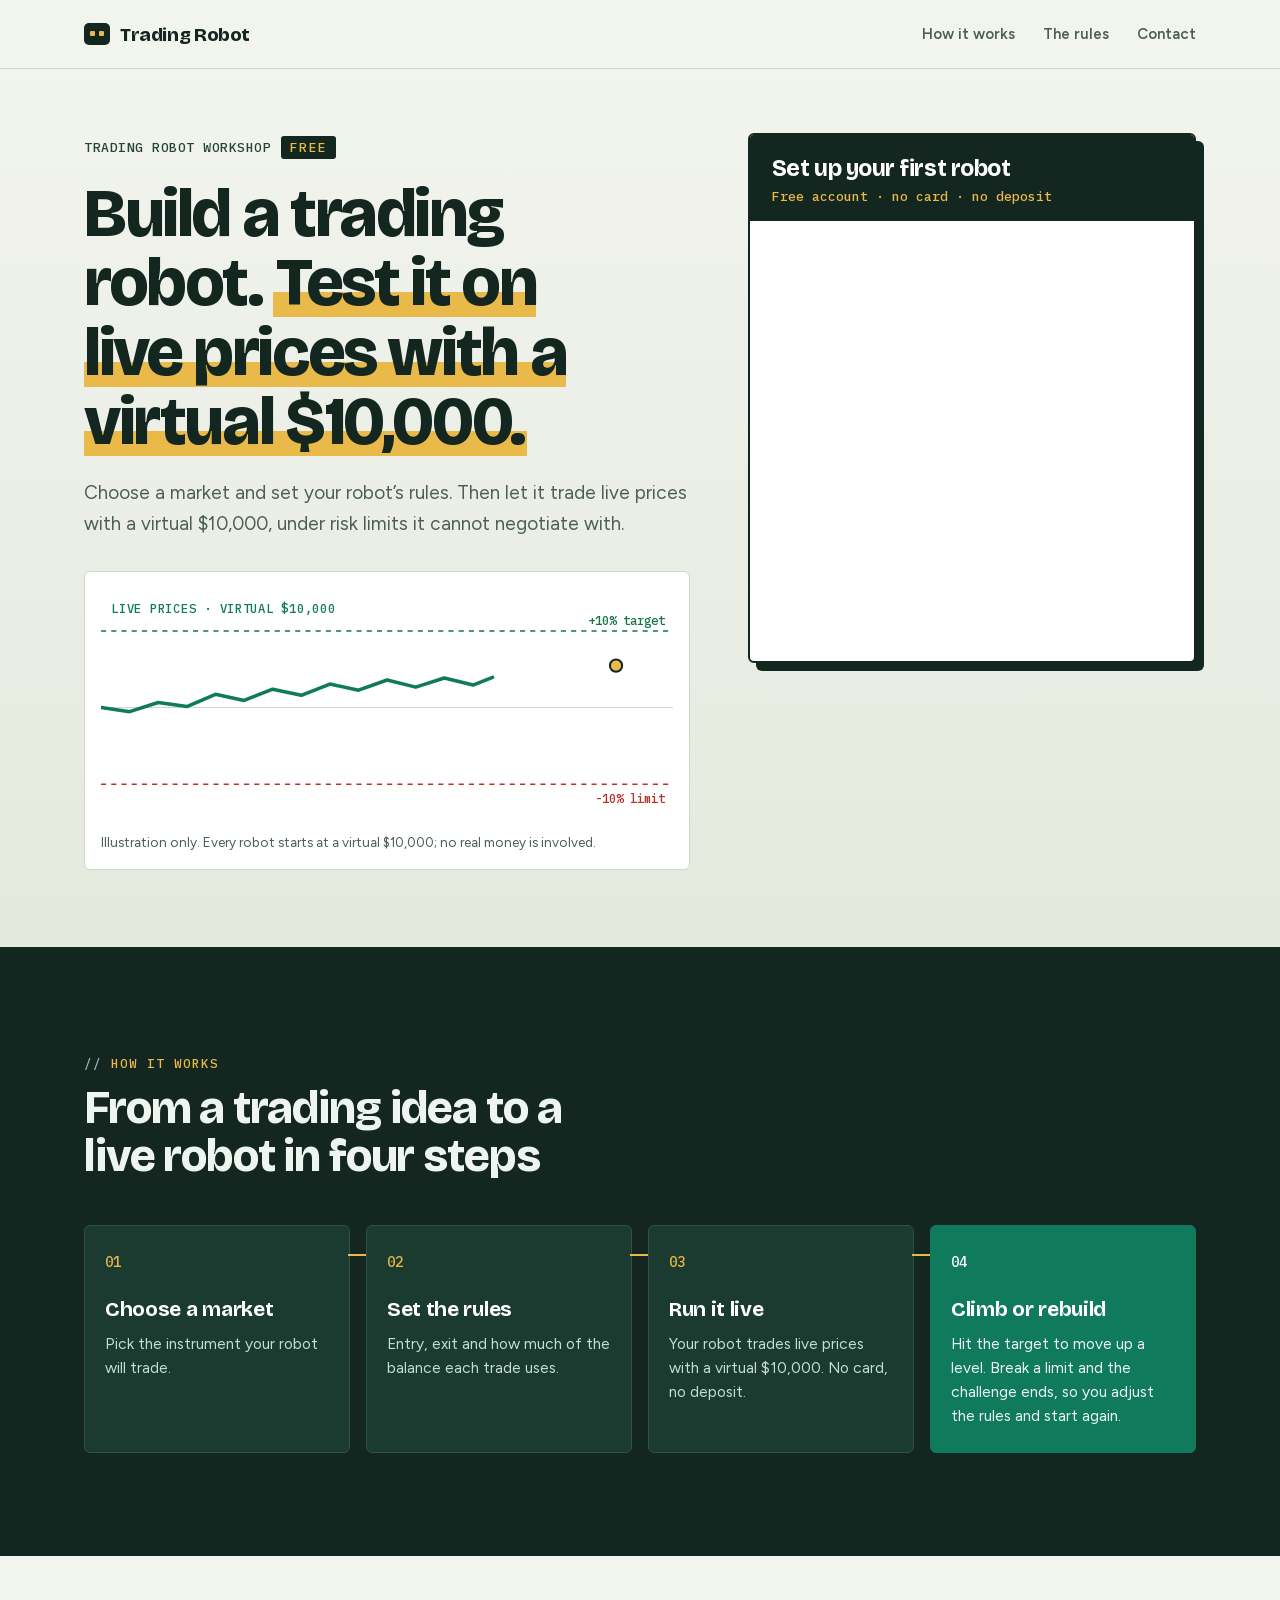
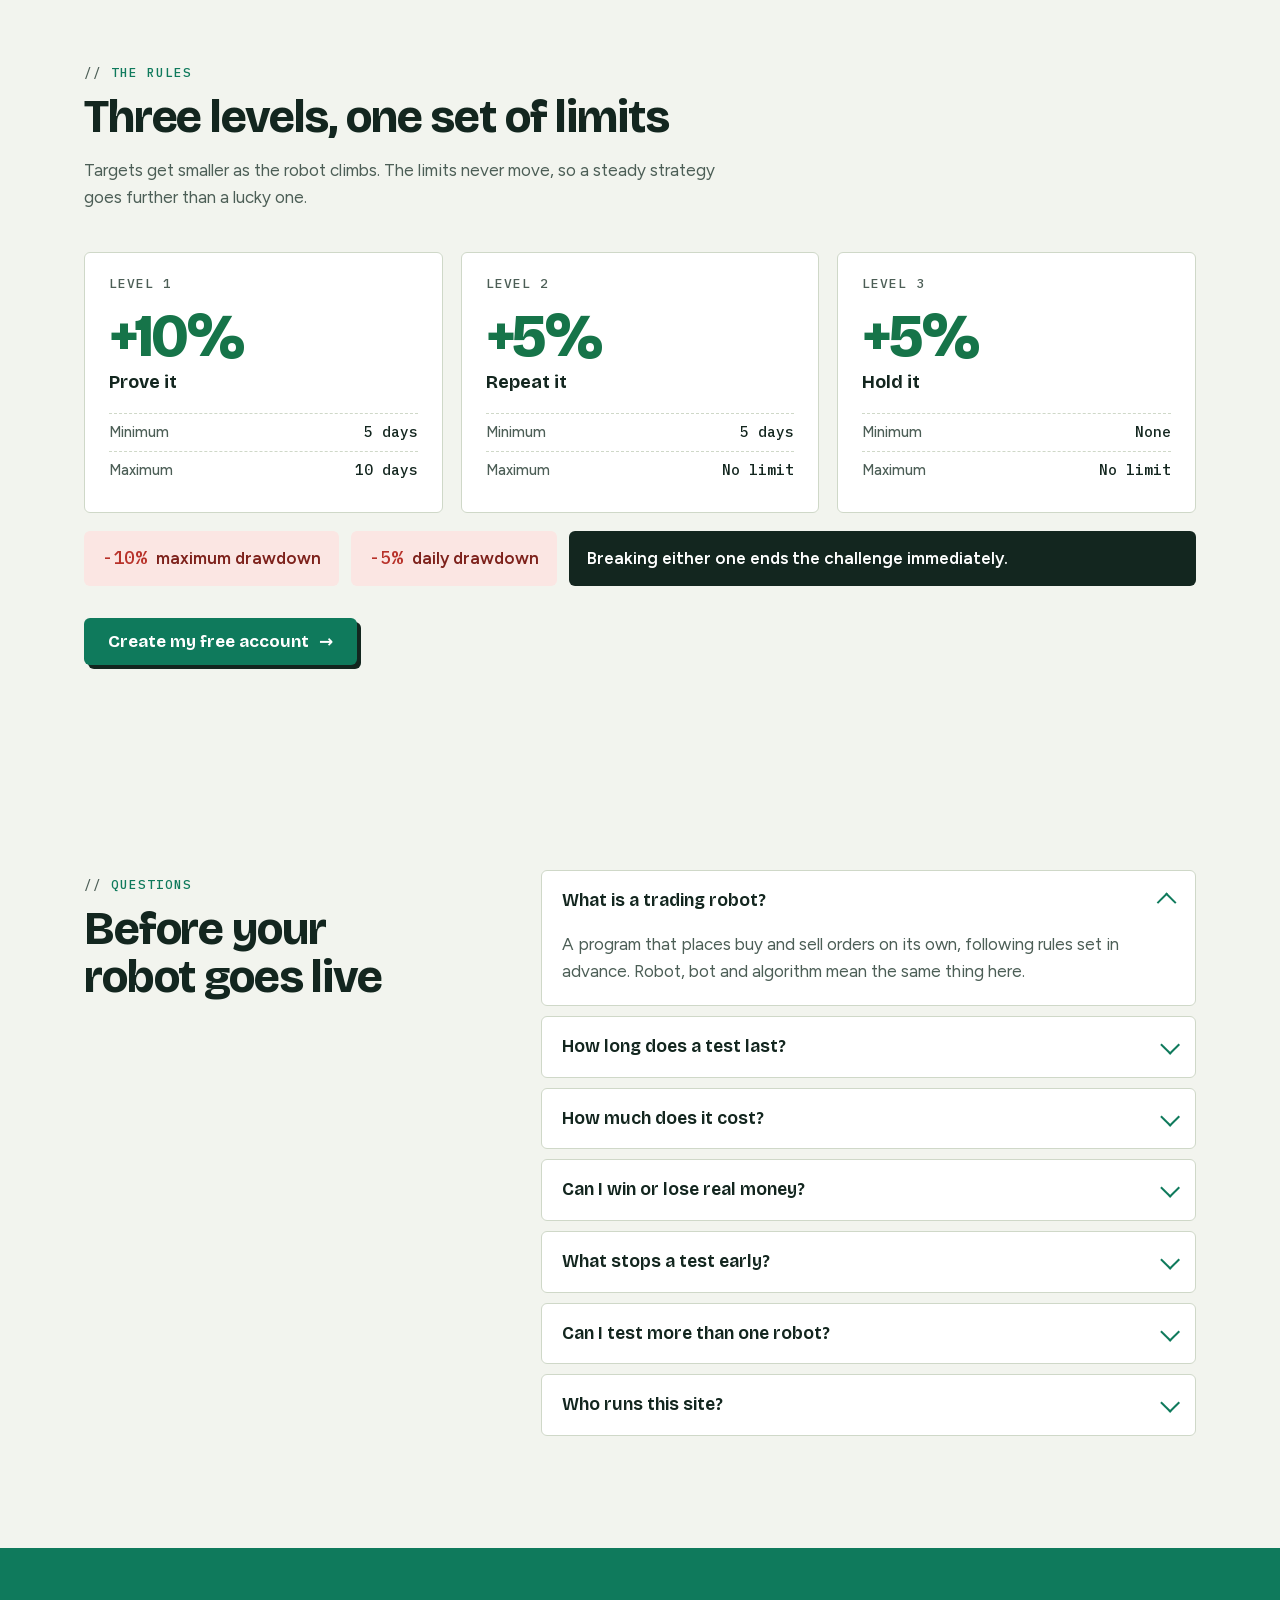
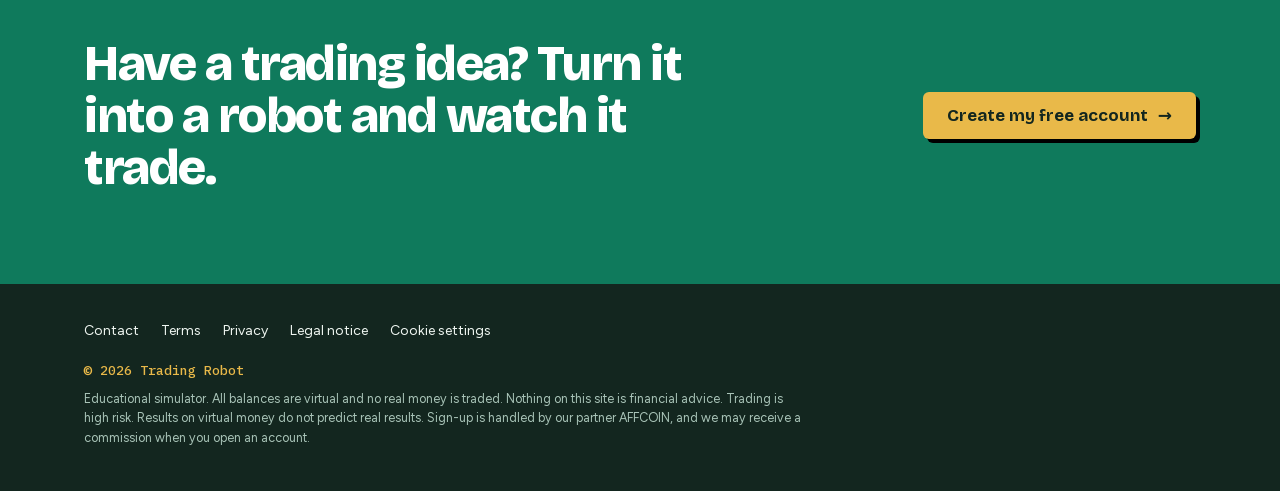
==== commit 89800518: "Add consent banner, cookie policy and Search Console verification; drop backtest claims" ====
--- a/index.html
+++ b/index.html
@@ -4,18 +4,19 @@
 <meta charset="utf-8">
 <meta name="viewport" content="width=device-width, initial-scale=1">
 <title>Build a Trading Robot and Test It on Live Prices, Free | Trading Robot</title>
-<meta name="description" content="Set up a trading robot, check its backtest, then run it on live market prices with a virtual $10,000 under fixed risk limits. Free: no card, no deposit.">
+<meta name="description" content="Set up a trading robot and run it on live market prices with a virtual $10,000 under fixed risk limits. Free: no card, no deposit.">
 <link rel="canonical" href="https://tradingrobot.software/">
 <meta property="og:title" content="Build a Trading Robot and Test It on Live Prices, Free | Trading Robot">
-<meta property="og:description" content="Set up a trading robot, check its backtest, then run it on live market prices with a virtual $10,000 under fixed risk limits. Free: no card, no deposit.">
+<meta property="og:description" content="Set up a trading robot and run it on live market prices with a virtual $10,000 under fixed risk limits. Free: no card, no deposit.">
 <meta property="og:url" content="https://tradingrobot.software/">
 <meta property="og:type" content="website">
 <meta name="theme-color" content="#f2f4ee">
 <link rel="preload" href="/assets/fonts/BricolageGrotesque-latin.woff2" as="font" type="font/woff2" crossorigin>
 <link rel="stylesheet" href="/assets/fonts/fonts.css">
 <link rel="stylesheet" href="/assets/site.css">
+<script src="/assets/consent.js" data-ga=""></script>
 <script type="application/ld+json">
-{"@context": "https://schema.org", "@type": "FAQPage", "mainEntity": [{"@type": "Question", "name": "What is a trading robot?", "acceptedAnswer": {"@type": "Answer", "text": "A program that places buy and sell orders on its own, following rules set in advance. Robot, bot and algorithm mean the same thing here."}}, {"@type": "Question", "name": "Is a backtest enough?", "acceptedAnswer": {"@type": "Answer", "text": "No. A backtest shows how the rules would have done on past prices. Running the robot on live prices, with fixed loss limits, shows how they do now."}}, {"@type": "Question", "name": "How much does it cost?", "acceptedAnswer": {"@type": "Answer", "text": "Nothing. Opening an account asks for no card and no deposit."}}, {"@type": "Question", "name": "Can I win or lose real money?", "acceptedAnswer": {"@type": "Answer", "text": "No. Every robot trades a virtual balance. There is no deposit, no withdrawal and no payout: the only thing at stake is your strategy's record."}}, {"@type": "Question", "name": "What stops a test early?", "acceptedAnswer": {"@type": "Answer", "text": "A loss of 5% in a single day, or a total drawdown of 10%. Either one ends the challenge on the spot."}}, {"@type": "Question", "name": "Can I test more than one robot?", "acceptedAnswer": {"@type": "Answer", "text": "Yes. Each robot gets its own virtual $10,000 balance, so you can compare versions of a strategy side by side."}}]}
+{"@context": "https://schema.org", "@type": "FAQPage", "mainEntity": [{"@type": "Question", "name": "What is a trading robot?", "acceptedAnswer": {"@type": "Answer", "text": "A program that places buy and sell orders on its own, following rules set in advance. Robot, bot and algorithm mean the same thing here."}}, {"@type": "Question", "name": "How long does a test last?", "acceptedAnswer": {"@type": "Answer", "text": "Level 1 lasts between 5 and 10 days. Level 2 needs at least 5 days and has no end date. Level 3 has neither a minimum nor a deadline."}}, {"@type": "Question", "name": "How much does it cost?", "acceptedAnswer": {"@type": "Answer", "text": "Nothing. Opening an account asks for no card and no deposit."}}, {"@type": "Question", "name": "Can I win or lose real money?", "acceptedAnswer": {"@type": "Answer", "text": "No. Every robot trades a virtual balance. There is no deposit, no withdrawal and no payout: the only thing at stake is your strategy's record."}}, {"@type": "Question", "name": "What stops a test early?", "acceptedAnswer": {"@type": "Answer", "text": "A loss of 5% in a single day, or a total drawdown of 10%. Either one ends the challenge on the spot."}}, {"@type": "Question", "name": "Can I test more than one robot?", "acceptedAnswer": {"@type": "Answer", "text": "Yes. Each robot gets its own virtual $10,000 balance, so you can compare versions of a strategy side by side."}}]}
 </script>
 </head>
 <body>
@@ -32,7 +33,7 @@
     <div class="hero-copy">
       <p class="tag fade">Trading robot workshop <span>Free</span></p>
       <h1 class="fade f1">Build a trading robot. <mark>Test it on live prices with a virtual $10,000.</mark></h1>
-      <p class="intro fade f2">Choose a market, set your robot&rsquo;s rules and read its backtest. Then let it trade live prices under risk limits it cannot negotiate with.</p>
+      <p class="intro fade f2">Choose a market and set your robot&rsquo;s rules. Then let it trade live prices with a virtual $10,000, under risk limits it cannot negotiate with.</p>
       <figure class="curve fade f3" aria-labelledby="curve-cap">
         <svg viewBox="0 0 560 230" role="img" aria-label="Illustration: a robot's virtual balance on live prices, between a +10% target and a -10% limit">
           <line class="c-target" x1="0" y1="42" x2="560" y2="42"/>
@@ -66,8 +67,8 @@
     <ol class="stages">
       <li><span class="stage-n">01</span><h3>Choose a market</h3><p>Pick the instrument your robot will trade.</p></li>
       <li><span class="stage-n">02</span><h3>Set the rules</h3><p>Entry, exit and how much of the balance each trade uses.</p></li>
-      <li><span class="stage-n">03</span><h3>Read the backtest</h3><p>See how the rules would have behaved on past prices before going further.</p></li>
-      <li class="here"><span class="stage-n">04</span><h3>Run it live</h3><p>Your robot trades live prices with a virtual $10,000 and climbs the levels, or stops at a limit.</p></li>
+      <li><span class="stage-n">03</span><h3>Run it live</h3><p>Your robot trades live prices with a virtual $10,000. No card, no deposit.</p></li>
+      <li class="here"><span class="stage-n">04</span><h3>Climb or rebuild</h3><p>Hit the target to move up a level. Break a limit and the challenge ends, so you adjust the rules and start again.</p></li>
     </ol>
   </div>
 </section>
@@ -101,7 +102,7 @@
     </div>
     <div class="qa">
       <details open><summary>What is a trading robot?</summary><p>A program that places buy and sell orders on its own, following rules set in advance. Robot, bot and algorithm mean the same thing here.</p></details>
-      <details><summary>Is a backtest enough?</summary><p>No. A backtest shows how the rules would have done on past prices. Running the robot on live prices, with fixed loss limits, shows how they do now.</p></details>
+      <details><summary>How long does a test last?</summary><p>Level 1 lasts between 5 and 10 days. Level 2 needs at least 5 days and has no end date. Level 3 has neither a minimum nor a deadline.</p></details>
       <details><summary>How much does it cost?</summary><p>Nothing. Opening an account asks for no card and no deposit.</p></details>
       <details><summary>Can I win or lose real money?</summary><p>No. Every robot trades a virtual balance. There is no deposit, no withdrawal and no payout: the only thing at stake is your strategy's record.</p></details>
       <details><summary>What stops a test early?</summary><p>A loss of 5% in a single day, or a total drawdown of 10%. Either one ends the challenge on the spot.</p></details>
@@ -121,7 +122,7 @@
 
 <footer class="foot">
   <div class="wrap">
-    <nav aria-label="Footer"><a href="/contact/">Contact</a><a href="/terms/">Terms</a><a href="/privacy-policy/">Privacy</a><a href="/legal-notice/">Legal notice</a></nav>
+    <nav aria-label="Footer"><a href="/contact/">Contact</a><a href="/terms/">Terms</a><a href="/privacy-policy/">Privacy</a><a href="/legal-notice/">Legal notice</a><a href="/privacy-policy/#cookies" data-cookie-settings>Cookie settings</a></nav>
     <p class="copy">&copy; 2026 Trading Robot</p>
     <small>Educational simulator. All balances are virtual and no real money is traded. Nothing on this site is financial advice. Trading is high risk. Results on virtual money do not predict real results. Sign-up is handled by our partner AFFCOIN, and we may receive a commission when you open an account.</small>
   </div>
